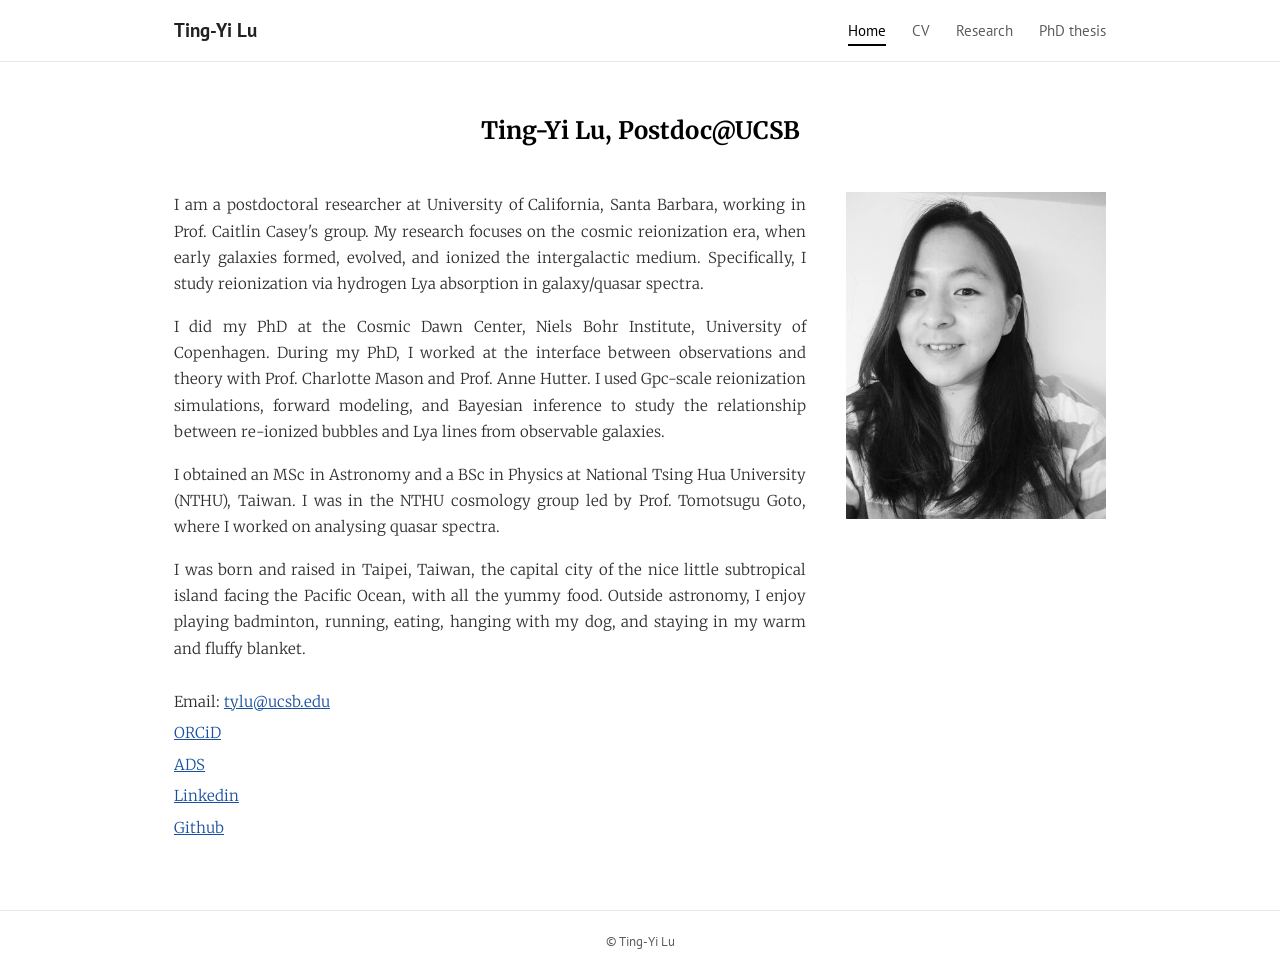
==== index.html @ 1135c40a "c" ====
<!DOCTYPE html>
<html lang="en">
<head>
  <meta charset="utf-8">
  <meta name="viewport" content="width=device-width, initial-scale=1">
  <title>Ting-Yi Lu</title>
  <meta name="description" content="Ting-Yi Lu, postdoctoral researcher at UC Santa Barbara working on cosmic reionization with Lyα absorption in galaxy and quasar spectra.">
  <link rel="preconnect" href="https://fonts.googleapis.com">
  <link rel="preconnect" href="https://fonts.gstatic.com" crossorigin>
  <link href="https://fonts.googleapis.com/css2?family=Merriweather:wght@300;400;700&family=PT+Sans:wght@400;700&display=swap" rel="stylesheet">
  <style>
    :root {
      --text: rgba(0, 0, 0, 0.82);
      --muted: rgba(0, 0, 0, 0.64);
      --link: #1a4fa0;
      --line: #e6e6e6;
      --max: 980px;
    }
    * { box-sizing: border-box; }
    html { scroll-behavior: smooth; }
    body {
      margin: 0;
      color: var(--text);
      background: #fff;
      font-family: Merriweather, Georgia, serif;
      font-weight: 300;
      font-size: 15px;
      line-height: 1.75;
    }
    a { color: var(--link); }
    a:hover { text-decoration: none; }

    /* Header / navigation */
    header {
      position: sticky; top: 0; z-index: 10;
      background: rgba(255, 255, 255, 0.96);
      border-bottom: 1px solid var(--line);
      font-family: "PT Sans", Arial, sans-serif;
    }
    .bar {
      max-width: var(--max); margin: 0 auto; padding: 14px 24px;
      display: flex; align-items: center; justify-content: space-between; gap: 16px;
    }
    .brand {
      font-size: 19px; font-weight: 700; color: #212121; text-decoration: none;
    }
    nav ul { list-style: none; margin: 0; padding: 0; display: flex; gap: 26px; }
    nav a {
      color: var(--muted); text-decoration: none; font-size: 15px;
      padding-bottom: 4px; border-bottom: 2px solid transparent;
    }
    nav a:hover, nav a[aria-current="page"] { color: #000; border-bottom-color: #000; }

    /* Main content */
    main { max-width: var(--max); margin: 0 auto; padding: 48px 24px 64px; }
    h1 {
      font-family: Merriweather, Georgia, serif; font-weight: 700;
      font-size: 24px; text-align: center; color: #000; margin: 0 0 40px;
    }
    .intro {
      display: grid; grid-template-columns: minmax(0, 1fr) 260px; gap: 40px; align-items: start;
    }
    .intro p { margin: 0 0 1.1em; text-align: justify; hyphens: auto; }
    .photo img { width: 100%; height: auto; display: block; }

    .contact { margin-top: 1.8em; }
    .contact p { margin: 0 0 0.35em; text-align: left; }

    footer {
      border-top: 1px solid var(--line); color: var(--muted);
      font-family: "PT Sans", Arial, sans-serif; font-size: 13px;
      text-align: center; padding: 20px 24px;
    }

    @media (max-width: 760px) {
      .bar { flex-direction: column; align-items: flex-start; gap: 6px; }
      nav ul { gap: 18px; flex-wrap: wrap; }
      main { padding-top: 32px; }
      .intro { grid-template-columns: 1fr; gap: 28px; }
      .photo { order: -1; max-width: 220px; margin: 0 auto; }
      .intro p { text-align: left; }
    }
  </style>
</head>
<body>
  <header>
    <div class="bar">
      <a class="brand" href="./">Ting-Yi Lu</a>
      <nav aria-label="Main">
        <ul>
          <li><a href="./" aria-current="page">Home</a></li>
          <li><a href="CV_tylu.pdf">CV</a></li>
          <!-- Research still points to Google Sites until that page is moved here. -->
          <li><a href="https://sites.google.com/view/ting-yi-lu/research">Research</a></li>
          <li><a href="PhDThesis_Ting-Yi_Lu.pdf">PhD thesis</a></li>
        </ul>
      </nav>
    </div>
  </header>

  <main>
    <h1>Ting-Yi Lu, Postdoc@UCSB</h1>

    <section class="intro">
      <div class="text">
        <p>I am a postdoctoral researcher at University of California, Santa Barbara, working in Prof. Caitlin Casey's group. My research focuses on the cosmic reionization era, when early galaxies formed, evolved, and ionized the intergalactic medium. Specifically, I study reionization via hydrogen Lya absorption in galaxy/quasar spectra.</p>

        <p>I did my PhD at the Cosmic Dawn Center, Niels Bohr Institute, University of Copenhagen. During my PhD, I worked at the interface between observations and theory with Prof. Charlotte Mason and Prof. Anne Hutter. I used Gpc-scale reionization simulations, forward modeling, and Bayesian inference to study the relationship between re-ionized bubbles and Lya lines from observable galaxies.</p>

        <p>I obtained an MSc in Astronomy and a BSc in Physics at National Tsing Hua University (NTHU), Taiwan. I was in the NTHU cosmology group led by Prof. Tomotsugu Goto, where I worked on analysing quasar spectra.</p>

        <p>I was born and raised in Taipei, Taiwan, the capital city of the nice little subtropical island facing the Pacific Ocean, with all the yummy food. Outside astronomy, I enjoy playing badminton, running, eating, hanging with my dog, and staying in my warm and fluffy blanket.</p>

        <div class="contact">
          <p>Email: <a href="mailto:tylu@ucsb.edu">tylu@ucsb.edu</a></p>
          <p><a href="https://orcid.org/0000-0002-4965-6524">ORCiD</a></p>
          <p><a href="https://ui.adsabs.harvard.edu/public-libraries/GdgYro5aQoORHazTc_dvXQ">ADS</a></p>
          <p><a href="https://www.linkedin.com/in/ting-yi-lu-37a631151/">Linkedin</a></p>
          <p><a href="https://github.com/ting-yi-lu">Github</a></p>
        </div>
      </div>

      <figure class="photo" style="margin:0">
        <img src="profile.jpg" alt="Photo of Ting-Yi Lu" width="377" height="483">
      </figure>
    </section>
  </main>

  <footer>
    &copy; Ting-Yi Lu
  </footer>
</body>
</html>
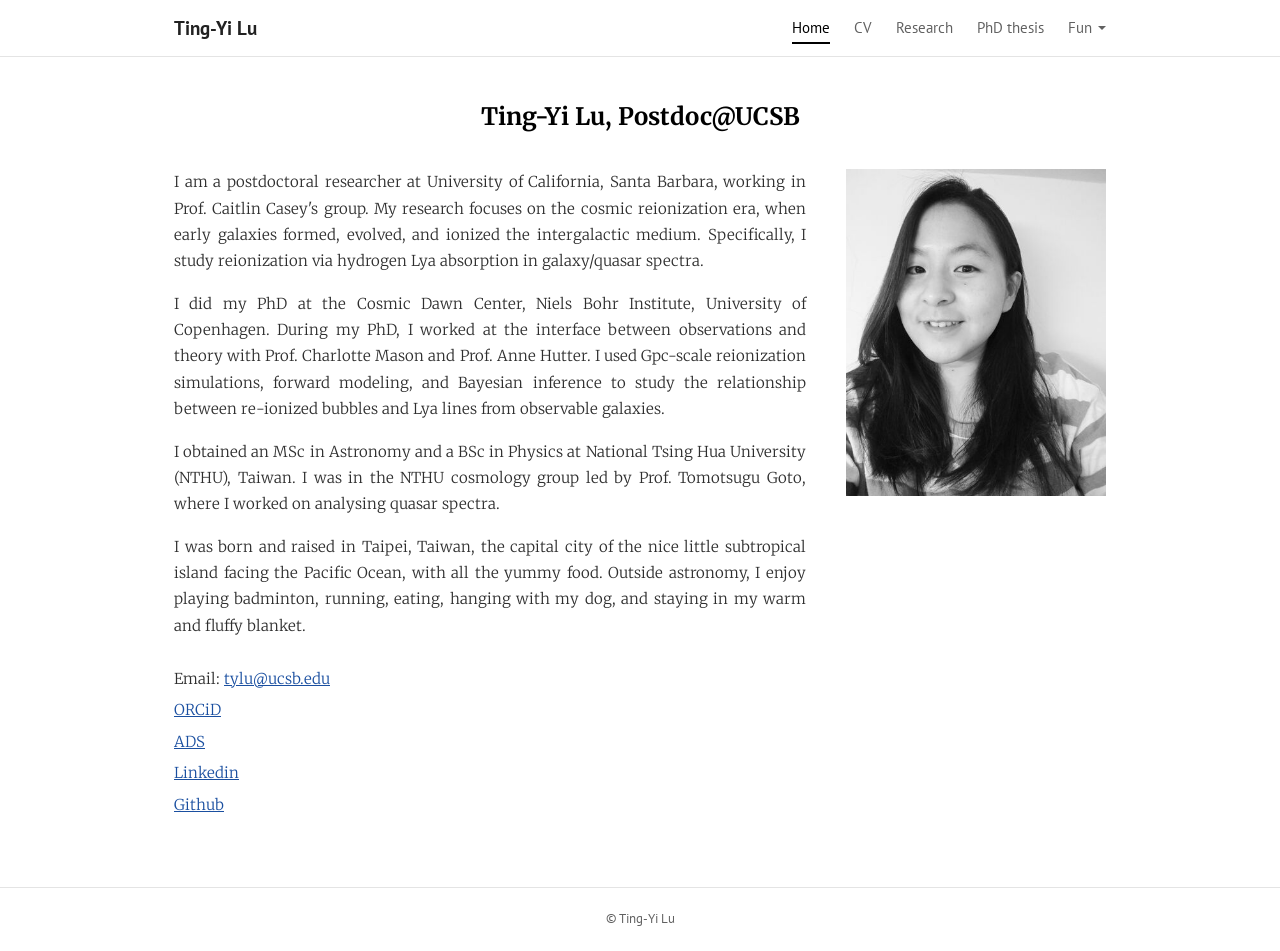
==== commit 7216937c: "claude edit" ====
--- a/index.html
+++ b/index.html
@@ -8,91 +8,29 @@
   <link rel="preconnect" href="https://fonts.googleapis.com">
   <link rel="preconnect" href="https://fonts.gstatic.com" crossorigin>
   <link href="https://fonts.googleapis.com/css2?family=Merriweather:wght@300;400;700&family=PT+Sans:wght@400;700&display=swap" rel="stylesheet">
-  <style>
-    :root {
-      --text: rgba(0, 0, 0, 0.82);
-      --muted: rgba(0, 0, 0, 0.64);
-      --link: #1a4fa0;
-      --line: #e6e6e6;
-      --max: 980px;
-    }
-    * { box-sizing: border-box; }
-    html { scroll-behavior: smooth; }
-    body {
-      margin: 0;
-      color: var(--text);
-      background: #fff;
-      font-family: Merriweather, Georgia, serif;
-      font-weight: 300;
-      font-size: 15px;
-      line-height: 1.75;
-    }
-    a { color: var(--link); }
-    a:hover { text-decoration: none; }
-
-    /* Header / navigation */
-    header {
-      position: sticky; top: 0; z-index: 10;
-      background: rgba(255, 255, 255, 0.96);
-      border-bottom: 1px solid var(--line);
-      font-family: "PT Sans", Arial, sans-serif;
-    }
-    .bar {
-      max-width: var(--max); margin: 0 auto; padding: 14px 24px;
-      display: flex; align-items: center; justify-content: space-between; gap: 16px;
-    }
-    .brand {
-      font-size: 19px; font-weight: 700; color: #212121; text-decoration: none;
-    }
-    nav ul { list-style: none; margin: 0; padding: 0; display: flex; gap: 26px; }
-    nav a {
-      color: var(--muted); text-decoration: none; font-size: 15px;
-      padding-bottom: 4px; border-bottom: 2px solid transparent;
-    }
-    nav a:hover, nav a[aria-current="page"] { color: #000; border-bottom-color: #000; }
-
-    /* Main content */
-    main { max-width: var(--max); margin: 0 auto; padding: 48px 24px 64px; }
-    h1 {
-      font-family: Merriweather, Georgia, serif; font-weight: 700;
-      font-size: 24px; text-align: center; color: #000; margin: 0 0 40px;
-    }
-    .intro {
-      display: grid; grid-template-columns: minmax(0, 1fr) 260px; gap: 40px; align-items: start;
-    }
-    .intro p { margin: 0 0 1.1em; text-align: justify; hyphens: auto; }
-    .photo img { width: 100%; height: auto; display: block; }
-
-    .contact { margin-top: 1.8em; }
-    .contact p { margin: 0 0 0.35em; text-align: left; }
-
-    footer {
-      border-top: 1px solid var(--line); color: var(--muted);
-      font-family: "PT Sans", Arial, sans-serif; font-size: 13px;
-      text-align: center; padding: 20px 24px;
-    }
-
-    @media (max-width: 760px) {
-      .bar { flex-direction: column; align-items: flex-start; gap: 6px; }
-      nav ul { gap: 18px; flex-wrap: wrap; }
-      main { padding-top: 32px; }
-      .intro { grid-template-columns: 1fr; gap: 28px; }
-      .photo { order: -1; max-width: 220px; margin: 0 auto; }
-      .intro p { text-align: left; }
-    }
-  </style>
+  <link rel="stylesheet" href="assets/nav.css">
+  <link rel="stylesheet" href="assets/site.css">
 </head>
 <body>
-  <header>
+  <header class="site-header">
     <div class="bar">
-      <a class="brand" href="./">Ting-Yi Lu</a>
-      <nav aria-label="Main">
+      <a class="brand" href="index.html">Ting-Yi Lu</a>
+      <nav class="site-nav" aria-label="Main">
         <ul>
-          <li><a href="./" aria-current="page">Home</a></li>
-          <li><a href="CV_tylu.pdf">CV</a></li>
-          <!-- Research still points to Google Sites until that page is moved here. -->
-          <li><a href="https://sites.google.com/view/ting-yi-lu/research">Research</a></li>
-          <li><a href="PhDThesis_Ting-Yi_Lu.pdf">PhD thesis</a></li>
+          <li><a href="index.html" aria-current="page">Home</a></li>
+          <li><a href="cv.html">CV</a></li>
+          <li><a href="research.html">Research</a></li>
+          <li><a href="phd-thesis.html">PhD thesis</a></li>
+          <li>
+            <details>
+              <summary>Fun</summary>
+              <ul class="menu">
+                <li><a href="sed-explorer.html">High-z galaxy SED explorer</a></li>
+                <!-- Add new tools here, e.g.
+                <li><a href="bubble-probability.html">Probability of a galaxy in an R &gt; 1 pMpc bubble</a></li> -->
+              </ul>
+            </details>
+          </li>
         </ul>
       </nav>
     </div>
@@ -120,14 +58,13 @@
         </div>
       </div>
 
-      <figure class="photo" style="margin:0">
+      <figure class="photo">
         <img src="profile.jpg" alt="Photo of Ting-Yi Lu" width="377" height="483">
       </figure>
     </section>
   </main>
 
-  <footer>
-    &copy; Ting-Yi Lu
-  </footer>
+  <footer>&copy; Ting-Yi Lu</footer>
+  <script src="assets/site.js"></script>
 </body>
 </html>
--- a/assets/nav.css
+++ b/assets/nav.css
@@ -0,0 +1,57 @@
+/* Top menu bar shared by every page (also used by the SED explorer page). */
+/* ---------- Top navigation (same on every page) ---------- */
+.site-header {
+  margin: 0;
+  position: sticky; top: 0; z-index: 1000;
+  background: #fff;                       /* fully opaque: page text no longer shows through */
+  border-bottom: 1px solid #e4e4e4;
+  font-family: "PT Sans", Arial, sans-serif;
+  font-weight: 400;
+  line-height: 1.3;
+}
+.site-header .bar {
+  max-width: 980px; margin: 0 auto; padding: 0 24px; min-height: 56px;
+  display: flex; align-items: center; justify-content: space-between; gap: 16px;
+}
+.site-header .brand {
+  font-size: 19px; font-weight: 700; color: #212121; text-decoration: none; white-space: nowrap;
+}
+.site-nav > ul { list-style: none; margin: 0; padding: 0; display: flex; align-items: center; gap: 24px; }
+.site-nav a, .site-nav summary {
+  color: rgba(0, 0, 0, 0.62); text-decoration: none; font-size: 15px; cursor: pointer;
+  display: inline-block; padding: 6px 0 4px; border-bottom: 2px solid transparent; white-space: nowrap;
+}
+.site-nav a:hover, .site-nav summary:hover,
+.site-nav a[aria-current="page"], .site-nav .current > summary { color: #000; border-bottom-color: #000; }
+
+/* "Fun" drop-down (works with tap on phones and click on desktop) */
+.site-nav details { position: relative; }
+.site-nav summary { list-style: none; }
+.site-nav summary::-webkit-details-marker { display: none; }
+.site-nav summary::after {
+  content: ""; display: inline-block; margin-left: 6px; vertical-align: 3px;
+  border: 4px solid transparent; border-top-color: currentColor; border-bottom: 0;
+}
+.site-nav .menu {
+  position: absolute; right: 0; top: calc(100% + 8px); min-width: 220px;
+  list-style: none; margin: 0; padding: 6px 0;
+  background: #fff; border: 1px solid #e4e4e4; border-radius: 8px;
+  box-shadow: 0 8px 24px rgba(0, 0, 0, 0.12);
+}
+.site-nav .menu a {
+  display: block; padding: 9px 16px; border: 0; color: #212121; white-space: normal;
+}
+.site-nav .menu a:hover, .site-nav .menu a[aria-current="page"] { background: #f3f4f6; }
+.site-nav .menu .soon { display: block; padding: 9px 16px; color: #9a9a9a; font-size: 14px; }
+
+@media (max-width: 760px) {
+  .site-header .bar { flex-direction: column; align-items: stretch; gap: 0; padding: 10px 16px 0; min-height: 0; }
+  .site-header .brand { padding-bottom: 4px; }
+  .site-nav > ul { gap: 18px; flex-wrap: wrap; row-gap: 0; }
+  .site-nav a, .site-nav summary { padding: 8px 0 8px; font-size: 15.5px; }
+  .site-nav .menu { right: auto; left: 0; }
+}
+/* The Fun menu is the last item; keep it inside the screen on very small phones */
+@media (max-width: 420px) {
+  .site-nav li:last-child .menu { left: auto; right: 0; }
+}
--- a/assets/site.css
+++ b/assets/site.css
@@ -0,0 +1,77 @@
+/* Shared styles for every page of the site. */
+:root {
+  --text: rgba(0, 0, 0, 0.82);
+  --muted: rgba(0, 0, 0, 0.62);
+  --link: #1a4fa0;
+  --line: #e4e4e4;
+  --max: 980px;
+  --nav-h: 56px;
+}
+* { box-sizing: border-box; }
+html { scroll-behavior: smooth; -webkit-text-size-adjust: 100%; }
+body {
+  margin: 0;
+  color: var(--text);
+  background: #fff;
+  font-family: Merriweather, Georgia, serif;
+  font-weight: 300;
+  font-size: 15px;
+  line-height: 1.75;
+}
+a { color: var(--link); }
+a:hover { text-decoration: none; }
+
+/* ---------- Page body ---------- */
+main { max-width: var(--max); margin: 0 auto; padding: 44px 24px 64px; }
+h1 {
+  font-family: Merriweather, Georgia, serif; font-weight: 700;
+  font-size: 24px; line-height: 1.35; text-align: center; color: #000; margin: 0 0 36px;
+}
+h2 {
+  font-family: Merriweather, Georgia, serif; font-weight: 700;
+  font-size: 17px; color: #000; margin: 2em 0 0.6em;
+}
+p { margin: 0 0 1.1em; }
+
+/* Home */
+.intro { display: grid; grid-template-columns: minmax(0, 1fr) 260px; gap: 40px; align-items: start; }
+.intro .text p { text-align: justify; hyphens: manual; -webkit-hyphens: manual; }
+.photo { margin: 0; }
+.photo img { width: 100%; height: auto; display: block; }
+.contact { margin-top: 1.8em; }
+.contact p { margin: 0 0 0.35em; text-align: left; }
+
+/* Research */
+.pubs { list-style: none; padding: 0; margin: 0 0 0.6em; }
+.pubs li { margin: 0 0 0.7em; }
+.note { font-size: 12px; color: var(--muted); }
+
+/* PDF pages (CV, PhD thesis) */
+.doc-actions {
+  display: flex; flex-wrap: wrap; justify-content: center; gap: 10px 22px;
+  font-family: "PT Sans", Arial, sans-serif; font-size: 15px; margin: -16px 0 24px;
+}
+.pdf-view { max-width: 860px; margin: 0 auto; }
+.pdf-view canvas {
+  display: block; width: 100%; height: auto; margin: 0 auto 16px;
+  background: #fff; box-shadow: 0 1px 6px rgba(0, 0, 0, 0.18);
+}
+.pdf-view .status { text-align: center; color: var(--muted); font-family: "PT Sans", Arial, sans-serif; }
+
+footer {
+  border-top: 1px solid var(--line); color: var(--muted);
+  font-family: "PT Sans", Arial, sans-serif; font-size: 13px;
+  text-align: center; padding: 20px 24px;
+}
+
+/* ---------- Phones and narrow windows ---------- */
+@media (max-width: 760px) {
+  body { font-size: 16px; line-height: 1.7; }
+  main { padding: 28px 18px 48px; }
+  h1 { font-size: 21px; margin-bottom: 26px; }
+  .intro { grid-template-columns: 1fr; gap: 26px; }
+  .photo { order: -1; max-width: 220px; margin: 0 auto; }
+  .intro .text p { text-align: left; }
+  .doc-actions { margin-top: -8px; }
+  .pdf-view canvas { margin-bottom: 10px; }
+}
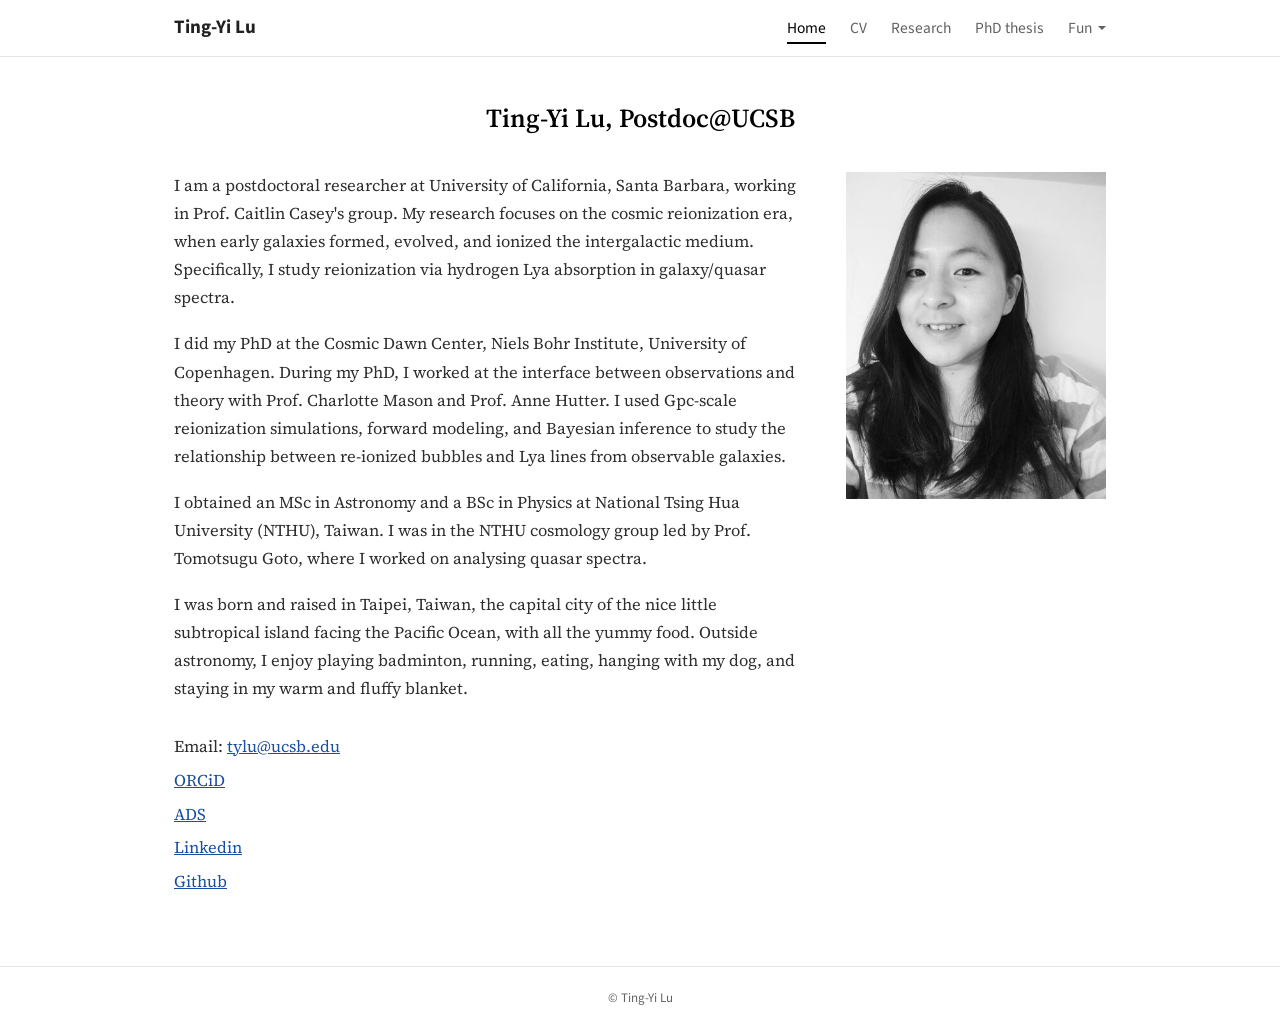
==== commit af3bfecd: "claude" ====
--- a/index.html
+++ b/index.html
@@ -7,7 +7,7 @@
   <meta name="description" content="Ting-Yi Lu, postdoctoral researcher at UC Santa Barbara working on cosmic reionization with Lyα absorption in galaxy and quasar spectra.">
   <link rel="preconnect" href="https://fonts.googleapis.com">
   <link rel="preconnect" href="https://fonts.gstatic.com" crossorigin>
-  <link href="https://fonts.googleapis.com/css2?family=Merriweather:wght@300;400;700&family=PT+Sans:wght@400;700&display=swap" rel="stylesheet">
+  <link href="https://fonts.googleapis.com/css2?family=Source+Serif+4:ital,opsz,wght@0,8..60,400;0,8..60,600;0,8..60,700;1,8..60,400&family=Source+Sans+3:wght@400;600;700&display=swap" rel="stylesheet">
   <link rel="stylesheet" href="assets/nav.css">
   <link rel="stylesheet" href="assets/site.css">
 </head>
@@ -26,8 +26,8 @@
               <summary>Fun</summary>
               <ul class="menu">
                 <li><a href="sed-explorer.html">High-z galaxy SED explorer</a></li>
-                <!-- Add new tools here, e.g.
-                <li><a href="bubble-probability.html">Probability of a galaxy in an R &gt; 1 pMpc bubble</a></li> -->
+                <li><a href="bubble-probability.html">Ionized bubble probability</a></li>
+                <!-- Add new tools here as <li><a href="page.html">Title</a></li> -->
               </ul>
             </details>
           </li>
--- a/assets/nav.css
+++ b/assets/nav.css
@@ -5,7 +5,7 @@
   position: sticky; top: 0; z-index: 1000;
   background: #fff;                       /* fully opaque: page text no longer shows through */
   border-bottom: 1px solid #e4e4e4;
-  font-family: "PT Sans", Arial, sans-serif;
+  font-family: "Source Sans 3", Arial, sans-serif;
   font-weight: 400;
   line-height: 1.3;
 }
@@ -18,7 +18,7 @@
 }
 .site-nav > ul { list-style: none; margin: 0; padding: 0; display: flex; align-items: center; gap: 24px; }
 .site-nav a, .site-nav summary {
-  color: rgba(0, 0, 0, 0.62); text-decoration: none; font-size: 15px; cursor: pointer;
+  color: rgba(0, 0, 0, 0.62); text-decoration: none; font-size: 15.5px; cursor: pointer;
   display: inline-block; padding: 6px 0 4px; border-bottom: 2px solid transparent; white-space: nowrap;
 }
 .site-nav a:hover, .site-nav summary:hover,
--- a/assets/site.css
+++ b/assets/site.css
@@ -13,10 +13,10 @@
   margin: 0;
   color: var(--text);
   background: #fff;
-  font-family: Merriweather, Georgia, serif;
-  font-weight: 300;
-  font-size: 15px;
-  line-height: 1.75;
+  font-family: "Source Serif 4", Georgia, serif;
+  font-weight: 400;
+  font-size: 16.5px;
+  line-height: 1.7;
 }
 a { color: var(--link); }
 a:hover { text-decoration: none; }
@@ -24,18 +24,18 @@
 /* ---------- Page body ---------- */
 main { max-width: var(--max); margin: 0 auto; padding: 44px 24px 64px; }
 h1 {
-  font-family: Merriweather, Georgia, serif; font-weight: 700;
-  font-size: 24px; line-height: 1.35; text-align: center; color: #000; margin: 0 0 36px;
+  font-family: "Source Serif 4", Georgia, serif; font-weight: 600;
+  font-size: 26px; line-height: 1.35; text-align: center; color: #000; margin: 0 0 36px;
 }
 h2 {
-  font-family: Merriweather, Georgia, serif; font-weight: 700;
-  font-size: 17px; color: #000; margin: 2em 0 0.6em;
+  font-family: "Source Serif 4", Georgia, serif; font-weight: 600;
+  font-size: 19px; color: #000; margin: 2em 0 0.6em;
 }
 p { margin: 0 0 1.1em; }
 
 /* Home */
 .intro { display: grid; grid-template-columns: minmax(0, 1fr) 260px; gap: 40px; align-items: start; }
-.intro .text p { text-align: justify; hyphens: manual; -webkit-hyphens: manual; }
+.intro .text p { text-align: left; }
 .photo { margin: 0; }
 .photo img { width: 100%; height: auto; display: block; }
 .contact { margin-top: 1.8em; }
@@ -49,29 +49,28 @@
 /* PDF pages (CV, PhD thesis) */
 .doc-actions {
   display: flex; flex-wrap: wrap; justify-content: center; gap: 10px 22px;
-  font-family: "PT Sans", Arial, sans-serif; font-size: 15px; margin: -16px 0 24px;
+  font-family: "Source Sans 3", Arial, sans-serif; font-size: 15px; margin: -16px 0 24px;
 }
 .pdf-view { max-width: 860px; margin: 0 auto; }
 .pdf-view canvas {
   display: block; width: 100%; height: auto; margin: 0 auto 16px;
   background: #fff; box-shadow: 0 1px 6px rgba(0, 0, 0, 0.18);
 }
-.pdf-view .status { text-align: center; color: var(--muted); font-family: "PT Sans", Arial, sans-serif; }
+.pdf-view .status { text-align: center; color: var(--muted); font-family: "Source Sans 3", Arial, sans-serif; }
 
 footer {
   border-top: 1px solid var(--line); color: var(--muted);
-  font-family: "PT Sans", Arial, sans-serif; font-size: 13px;
+  font-family: "Source Sans 3", Arial, sans-serif; font-size: 13px;
   text-align: center; padding: 20px 24px;
 }
 
 /* ---------- Phones and narrow windows ---------- */
 @media (max-width: 760px) {
-  body { font-size: 16px; line-height: 1.7; }
+  body { font-size: 17px; line-height: 1.65; }
   main { padding: 28px 18px 48px; }
-  h1 { font-size: 21px; margin-bottom: 26px; }
+  h1 { font-size: 23px; margin-bottom: 26px; }
   .intro { grid-template-columns: 1fr; gap: 26px; }
   .photo { order: -1; max-width: 220px; margin: 0 auto; }
-  .intro .text p { text-align: left; }
   .doc-actions { margin-top: -8px; }
   .pdf-view canvas { margin-bottom: 10px; }
 }
